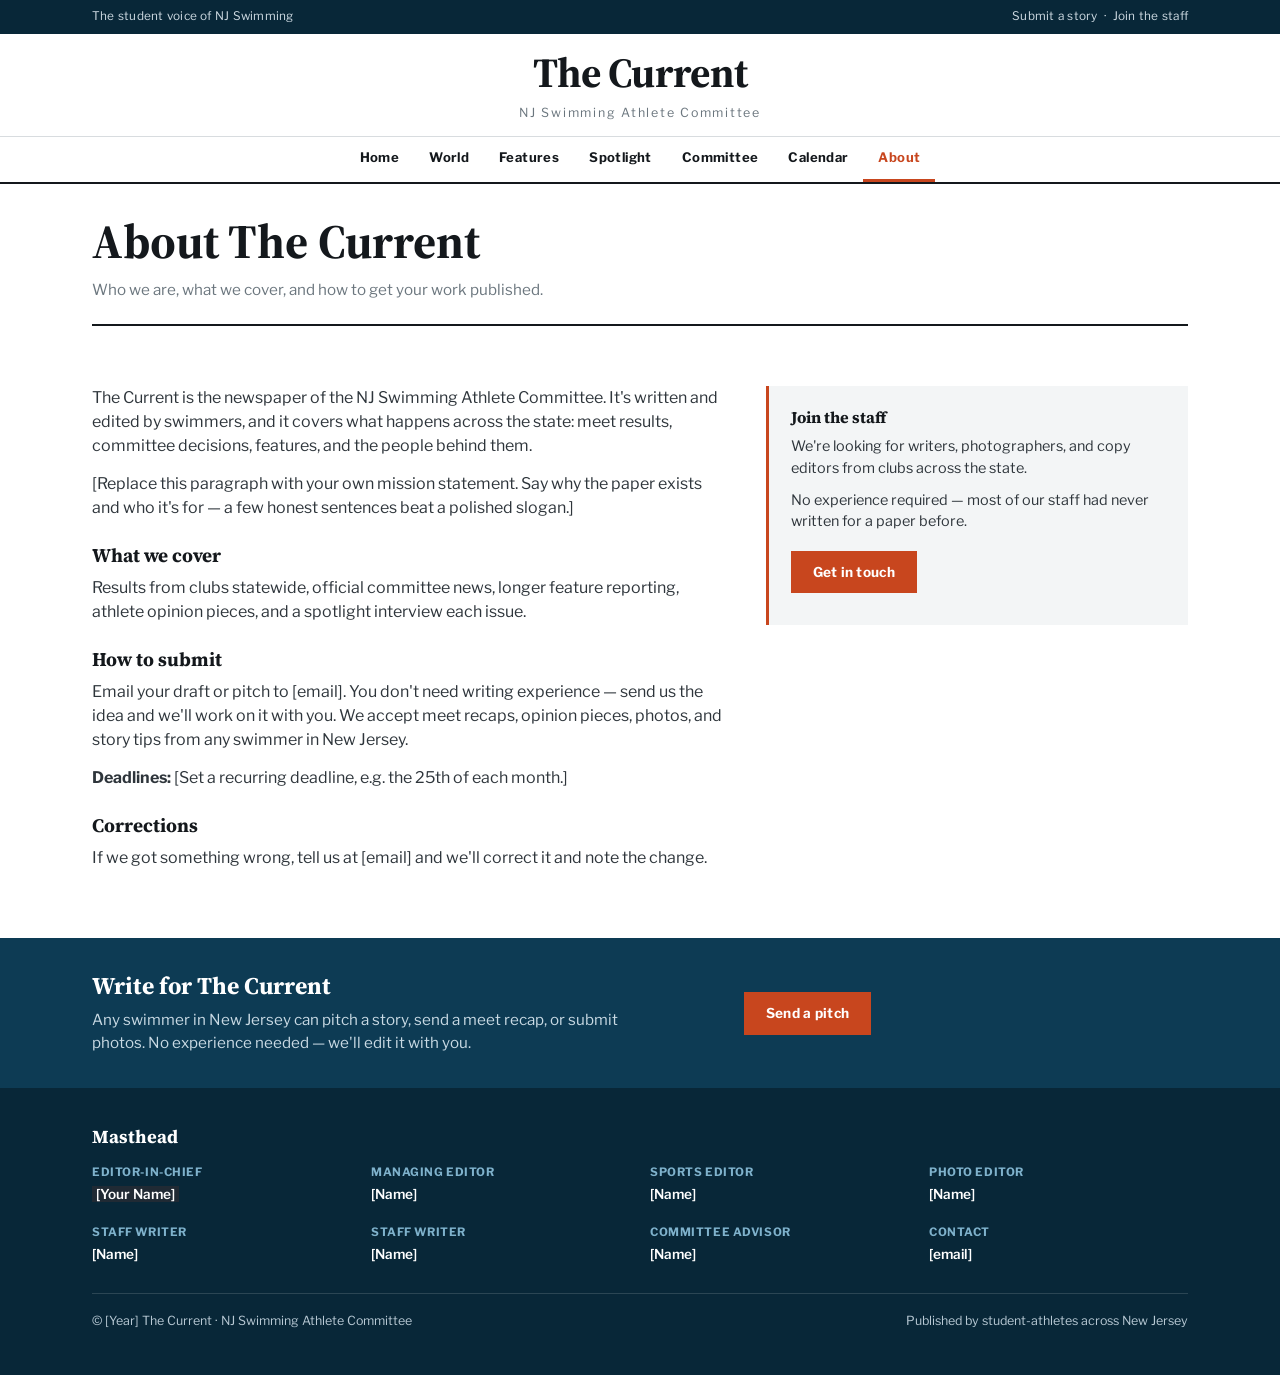
==== about.html @ bca9b95a "Add files via upload" ====
<!DOCTYPE html>
<html lang="en">
<head>
<meta charset="UTF-8">
<meta name="viewport" content="width=device-width, initial-scale=1.0">
<title>About — The Current | NJ Swimming Athlete Committee</title>
<link rel="preconnect" href="https://fonts.googleapis.com">
<link rel="preconnect" href="https://fonts.gstatic.com" crossorigin>
<link href="https://fonts.googleapis.com/css2?family=Libre+Franklin:wght@400;600;700;800&family=Source+Serif+4:opsz,wght@8..60,400;8..60,600;8..60,700&display=swap" rel="stylesheet">
<link rel="stylesheet" href="style.css">
</head>
<body>

<div class="utility">
  <div class="wrap">
    <span>The student voice of NJ Swimming</span>
    <span><a href="about.html">Submit a story</a> &nbsp;·&nbsp; <a href="about.html">Join the staff</a></span>
  </div>
</div>

<header class="masthead compact">
  <div class="wrap">
    <a href="index.html"><div class="flag">The Current</div></a>
    <div class="flag-sub">NJ Swimming Athlete Committee</div>
  </div>
</header>

<nav class="mainnav">
  <div class="wrap">
    <a href="index.html">Home</a>
    <a href="world.html">World</a>
    <a href="features.html">Features</a>
    <a href="spotlight.html">Spotlight</a>
    <a href="committee.html">Committee</a>
    <a href="calendar.html">Calendar</a>
    <a href="about.html" class="active">About</a>
  </div>
</nav>
<div class="wrap">
  <div class="page-head">
    <h1>About The Current</h1>
    <p>Who we are, what we cover, and how to get your work published.</p>
  </div>
</div>

<div class="wrap">
  <section class="block first">
    <div class="about-body">
      <div>
        <p>The Current is the newspaper of the NJ Swimming Athlete Committee. It's written and edited by swimmers, and it covers what happens across the state: meet results, committee decisions, features, and the people behind them.</p>
        <p>[Replace this paragraph with your own mission statement. Say why the paper exists and who it's for — a few honest sentences beat a polished slogan.]</p>

        <h3>What we cover</h3>
        <p>Results from clubs statewide, official committee news, longer feature reporting, athlete opinion pieces, and a spotlight interview each issue.</p>

        <h3>How to submit</h3>
        <p>Email your draft or pitch to [email]. You don't need writing experience — send us the idea and we'll work on it with you. We accept meet recaps, opinion pieces, photos, and story tips from any swimmer in New Jersey.</p>
        <p><strong>Deadlines:</strong> [Set a recurring deadline, e.g. the 25th of each month.]</p>

        <h3>Corrections</h3>
        <p>If we got something wrong, tell us at [email] and we'll correct it and note the change.</p>
      </div>
      <aside class="about-side">
        <h4>Join the staff</h4>
        <p>We're looking for writers, photographers, and copy editors from clubs across the state.</p>
        <p>No experience required — most of our staff had never written for a paper before.</p>
        <p><a class="btn" style="margin-top:8px;" href="mailto:[email]">Get in touch</a></p>
      </aside>
    </div>
  </section>
</div>

<div class="submit">
  <div class="wrap">
    <div>
      <h3>Write for The Current</h3>
      <p>Any swimmer in New Jersey can pitch a story, send a meet recap, or submit photos. No experience needed — we'll edit it with you.</p>
    </div>
    <div><a class="btn" href="mailto:[email]">Send a pitch</a></div>
  </div>
</div>

<footer>
  <div class="wrap">
    <h3>Masthead</h3>
    <div class="staff">
      <div><span class="role">EDITOR-IN-CHIEF</span><span class="name"><span class="edit-me">[Your Name]</span></span></div>
      <div><span class="role">MANAGING EDITOR</span><span class="name">[Name]</span></div>
      <div><span class="role">SPORTS EDITOR</span><span class="name">[Name]</span></div>
      <div><span class="role">PHOTO EDITOR</span><span class="name">[Name]</span></div>
      <div><span class="role">STAFF WRITER</span><span class="name">[Name]</span></div>
      <div><span class="role">STAFF WRITER</span><span class="name">[Name]</span></div>
      <div><span class="role">COMMITTEE ADVISOR</span><span class="name">[Name]</span></div>
      <div><span class="role">CONTACT</span><span class="name">[email]</span></div>
    </div>
    <div class="foot-bottom">
      <span>© [Year] The Current · NJ Swimming Athlete Committee</span>
      <span>Published by student-athletes across New Jersey</span>
    </div>
  </div>
</footer>

</body>
</html>
---- style.css ----
:root{
  --ink:#14181c;
  --body-text:#2e353b;
  --muted:#6b767e;
  --navy:#0d3b54;
  --navy-deep:#082738;
  --accent:#c8461e;
  --line:#d8dcdf;
  --line-soft:#e8eaec;
  --bg:#ffffff;
  --band:#f3f5f6;
  --maxw:1140px;
}
*{box-sizing:border-box;}
body{margin:0;background:var(--bg);color:var(--body-text);font-family:'Libre Franklin',system-ui,sans-serif;line-height:1.5;-webkit-font-smoothing:antialiased;}
a{color:inherit;text-decoration:none;}
a:hover .hl{text-decoration:underline;text-decoration-thickness:1px;text-underline-offset:2px;}
.wrap{max-width:var(--maxw);margin:0 auto;padding:0 22px;}
h1,h2,h3,h4{font-family:'Source Serif 4',Georgia,serif;color:var(--ink);margin:0;font-weight:700;line-height:1.15;}

.utility{background:var(--navy-deep);color:#cfdbe3;font-size:.74rem;letter-spacing:.02em;}
.utility .wrap{display:flex;justify-content:space-between;align-items:center;gap:14px;height:34px;flex-wrap:wrap;}
.utility a:hover{color:#fff;}

.masthead{padding:26px 0 18px;text-align:center;border-bottom:1px solid var(--line);}
.flag{font-family:'Source Serif 4',Georgia,serif;font-weight:700;font-size:clamp(2.4rem,6.5vw,4.2rem);letter-spacing:-.02em;color:var(--ink);line-height:1;}
.flag-sub{margin-top:10px;font-size:.78rem;color:var(--muted);letter-spacing:.14em;}
.masthead.compact{padding:18px 0 14px;}
.masthead.compact .flag{font-size:clamp(1.8rem,4vw,2.6rem);}

.mainnav{border-bottom:2px solid var(--ink);background:#fff;position:sticky;top:0;z-index:20;}
.mainnav .wrap{display:flex;justify-content:center;gap:0;flex-wrap:wrap;}
.mainnav a{padding:11px 15px;font-size:.82rem;font-weight:700;letter-spacing:.03em;color:var(--ink);border-bottom:3px solid transparent;}
.mainnav a:hover{border-bottom-color:var(--accent);color:var(--accent);}
.mainnav a.active{border-bottom-color:var(--accent);color:var(--accent);}

.cat{font-size:.7rem;font-weight:800;letter-spacing:.08em;color:var(--accent);display:inline-block;margin-bottom:7px;}
.byline{font-size:.76rem;color:var(--muted);margin-top:8px;}
.byline strong{color:var(--body-text);font-weight:600;}
.dek{font-size:.92rem;color:var(--body-text);margin:9px 0 0;}

.photo{display:block;width:100%;background:linear-gradient(135deg,rgba(255,255,255,.14) 0 22%,transparent 22% 50%,rgba(255,255,255,.14) 50% 72%,transparent 72%),linear-gradient(160deg,#12506e,#0d3b54 55%,#155a72);position:relative;color:#bcd4e0;font-size:.68rem;letter-spacing:.1em;}
.photo span{position:absolute;left:12px;bottom:10px;}
.photo.tall{aspect-ratio:16/10;}
.photo.wide{aspect-ratio:16/9;}
.photo.sq{aspect-ratio:4/3;}
.photo.thumb{aspect-ratio:1/1;}
.caption{font-size:.72rem;color:var(--muted);padding-top:6px;font-style:italic;}

.hero{padding:30px 0 34px;display:grid;grid-template-columns:2.05fr 1fr;gap:34px;}
.hero-main h2{font-size:clamp(1.9rem,3.6vw,2.85rem);margin-top:14px;}
.hero-main .dek{font-size:1.02rem;max-width:64ch;margin-top:12px;}
.rail h3{font-size:1rem;border-bottom:2px solid var(--ink);padding-bottom:8px;margin-bottom:4px;}
.rail-item{padding:14px 0;border-bottom:1px solid var(--line-soft);}
.rail-item:last-child{border-bottom:none;}
.rail-item h4{font-size:1rem;line-height:1.25;}
.rail-item .byline{margin-top:5px;}

.band{background:var(--band);}
section.block{padding:34px 0;border-top:1px solid var(--line);}
section.block.first{border-top:none;}
.sec-head{display:flex;align-items:baseline;justify-content:space-between;gap:12px;border-bottom:2px solid var(--ink);padding-bottom:8px;margin-bottom:20px;}
.sec-head h3{font-size:1.35rem;}
.sec-head .more{font-size:.78rem;font-weight:700;color:var(--accent);}

.grid3{display:grid;grid-template-columns:repeat(3,1fr);gap:26px;}
.grid2{display:grid;grid-template-columns:1.35fr 1fr;gap:34px;}
.card h4{font-size:1.12rem;margin-top:11px;}

.club-list{display:grid;grid-template-columns:repeat(2,1fr);gap:0 34px;}
.club-row{display:grid;grid-template-columns:64px 1fr;gap:14px;padding:15px 0;border-bottom:1px solid var(--line-soft);align-items:start;}
.club-row h4{font-size:1rem;line-height:1.3;}
.club-row .meta{font-size:.76rem;color:var(--muted);margin-top:5px;}

.notice{padding:16px 0;border-bottom:1px solid var(--line-soft);display:grid;grid-template-columns:120px 1fr;gap:18px;}
.notice:last-child{border-bottom:none;}
.notice .tag{font-size:.7rem;font-weight:800;letter-spacing:.06em;color:var(--navy);padding-top:3px;}
.notice h4{font-size:1.05rem;}
.notice p{font-size:.9rem;margin:6px 0 0;}

.spotlight{display:grid;grid-template-columns:1fr 1.5fr;gap:32px;align-items:center;}
.pull{font-family:'Source Serif 4',Georgia,serif;font-size:clamp(1.3rem,2.4vw,1.75rem);font-weight:600;line-height:1.35;color:var(--ink);margin:0;}
.attrib{margin-top:16px;font-size:.85rem;color:var(--muted);}
.attrib strong{display:block;color:var(--ink);font-size:.95rem;font-weight:700;}

.cal{display:grid;grid-template-columns:repeat(2,1fr);gap:0 34px;}
.cal-row{display:grid;grid-template-columns:74px 1fr;gap:16px;padding:13px 0;border-bottom:1px solid var(--line-soft);}
.cal-date{font-weight:800;font-size:.8rem;color:var(--navy);padding-top:2px;}
.cal-row h4{font-size:.98rem;}
.cal-row .meta{font-size:.78rem;color:var(--muted);margin-top:3px;}

.submit{background:var(--navy);color:#eaf1f5;padding:34px 0;}
.submit .wrap{display:grid;grid-template-columns:1.4fr 1fr;gap:30px;align-items:center;}
.submit h3{color:#fff;font-size:1.5rem;}
.submit p{margin:9px 0 0;font-size:.95rem;color:#c9dae4;max-width:58ch;}
.btn{display:inline-block;background:var(--accent);color:#fff;padding:11px 22px;font-weight:700;font-size:.85rem;letter-spacing:.02em;}
.btn:hover{background:#a93715;}

footer{background:var(--navy-deep);color:#b8c9d4;padding:38px 0 44px;font-size:.85rem;}
footer h3{color:#fff;font-size:1.15rem;margin-bottom:16px;}
.staff{display:grid;grid-template-columns:repeat(4,1fr);gap:20px;margin-bottom:28px;}
.staff .role{color:#7fb2cc;font-size:.72rem;font-weight:700;letter-spacing:.05em;display:block;margin-bottom:3px;}
.staff .name{color:#fff;font-weight:600;}
.foot-bottom{border-top:1px solid rgba(255,255,255,.14);padding-top:18px;display:flex;justify-content:space-between;gap:14px;flex-wrap:wrap;font-size:.78rem;}

.edit-me{background:rgba(200,70,30,.12);padding:0 4px;}

.page-head{padding:30px 0 22px;border-bottom:2px solid var(--ink);margin-bottom:26px;}
.page-head h1{font-size:clamp(2rem,4.5vw,3rem);}
.page-head p{margin:10px 0 0;color:var(--muted);font-size:.95rem;max-width:62ch;}

.about-body{display:grid;grid-template-columns:1.5fr 1fr;gap:40px;padding-bottom:20px;}
.about-body p{max-width:64ch;margin:0 0 14px;}
.about-body h3{font-size:1.2rem;margin:24px 0 10px;}
.about-side{background:var(--band);padding:22px;border-left:3px solid var(--accent);align-self:start;}
.about-side h4{font-size:1rem;margin-bottom:10px;}
.about-side p{font-size:.9rem;margin:0 0 10px;}

@media (max-width:900px){
  .hero{grid-template-columns:1fr;gap:26px;}
  .grid3{grid-template-columns:1fr 1fr;}
  .staff{grid-template-columns:repeat(2,1fr);}
  .about-body{grid-template-columns:1fr;}
}
@media (max-width:640px){
  .grid3,.grid2,.club-list,.cal,.spotlight,.submit .wrap{grid-template-columns:1fr;}
  .notice{grid-template-columns:1fr;gap:6px;}
  .mainnav .wrap{justify-content:flex-start;overflow-x:auto;flex-wrap:nowrap;}
  .mainnav a{white-space:nowrap;}
}
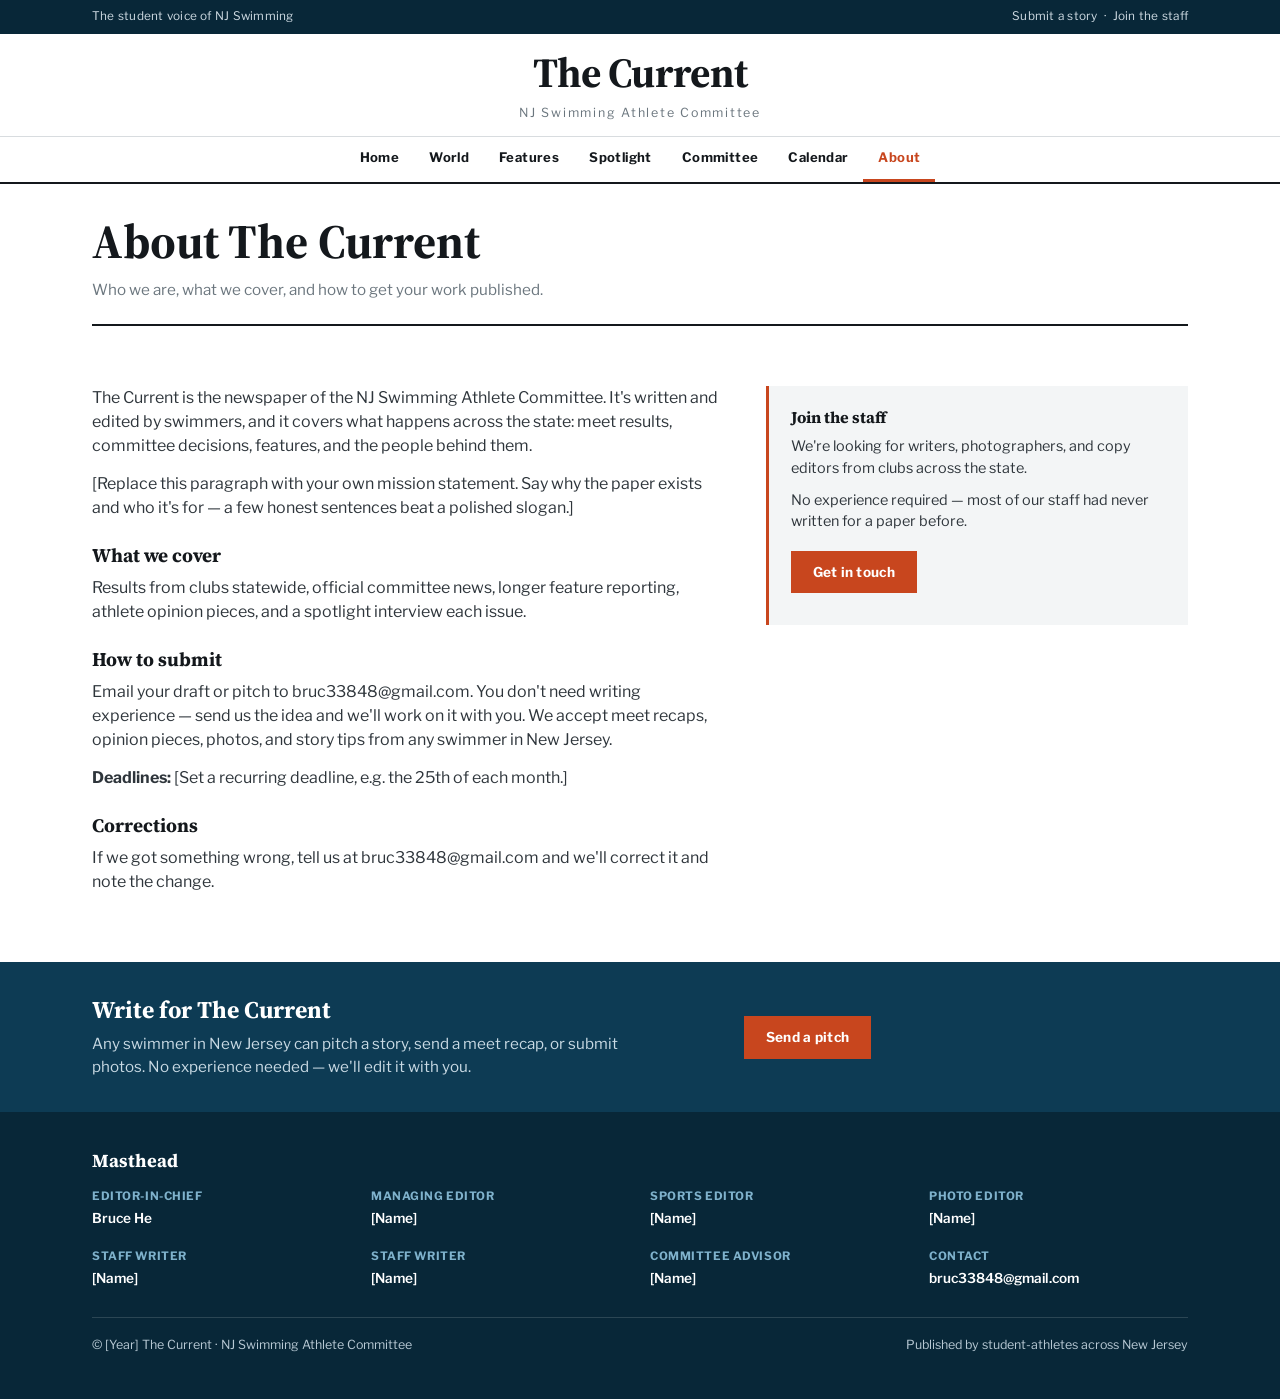
==== commit 970f542a: "Add files via upload" ====
--- a/about.html
+++ b/about.html
@@ -54,17 +54,17 @@
         <p>Results from clubs statewide, official committee news, longer feature reporting, athlete opinion pieces, and a spotlight interview each issue.</p>
 
         <h3>How to submit</h3>
-        <p>Email your draft or pitch to [email]. You don't need writing experience — send us the idea and we'll work on it with you. We accept meet recaps, opinion pieces, photos, and story tips from any swimmer in New Jersey.</p>
+        <p>Email your draft or pitch to bruc33848@gmail.com. You don't need writing experience — send us the idea and we'll work on it with you. We accept meet recaps, opinion pieces, photos, and story tips from any swimmer in New Jersey.</p>
         <p><strong>Deadlines:</strong> [Set a recurring deadline, e.g. the 25th of each month.]</p>
 
         <h3>Corrections</h3>
-        <p>If we got something wrong, tell us at [email] and we'll correct it and note the change.</p>
+        <p>If we got something wrong, tell us at bruc33848@gmail.com and we'll correct it and note the change.</p>
       </div>
       <aside class="about-side">
         <h4>Join the staff</h4>
         <p>We're looking for writers, photographers, and copy editors from clubs across the state.</p>
         <p>No experience required — most of our staff had never written for a paper before.</p>
-        <p><a class="btn" style="margin-top:8px;" href="mailto:[email]">Get in touch</a></p>
+        <p><a class="btn" style="margin-top:8px;" href="mailto:bruc33848@gmail.com">Get in touch</a></p>
       </aside>
     </div>
   </section>
@@ -76,7 +76,7 @@
       <h3>Write for The Current</h3>
       <p>Any swimmer in New Jersey can pitch a story, send a meet recap, or submit photos. No experience needed — we'll edit it with you.</p>
     </div>
-    <div><a class="btn" href="mailto:[email]">Send a pitch</a></div>
+    <div><a class="btn" href="mailto:bruc33848@gmail.com">Send a pitch</a></div>
   </div>
 </div>
 
@@ -84,14 +84,14 @@
   <div class="wrap">
     <h3>Masthead</h3>
     <div class="staff">
-      <div><span class="role">EDITOR-IN-CHIEF</span><span class="name"><span class="edit-me">[Your Name]</span></span></div>
+      <div><span class="role">EDITOR-IN-CHIEF</span><span class="name">Bruce He</span></div>
       <div><span class="role">MANAGING EDITOR</span><span class="name">[Name]</span></div>
       <div><span class="role">SPORTS EDITOR</span><span class="name">[Name]</span></div>
       <div><span class="role">PHOTO EDITOR</span><span class="name">[Name]</span></div>
       <div><span class="role">STAFF WRITER</span><span class="name">[Name]</span></div>
       <div><span class="role">STAFF WRITER</span><span class="name">[Name]</span></div>
       <div><span class="role">COMMITTEE ADVISOR</span><span class="name">[Name]</span></div>
-      <div><span class="role">CONTACT</span><span class="name">[email]</span></div>
+      <div><span class="role">CONTACT</span><span class="name">bruc33848@gmail.com</span></div>
     </div>
     <div class="foot-bottom">
       <span>© [Year] The Current · NJ Swimming Athlete Committee</span>
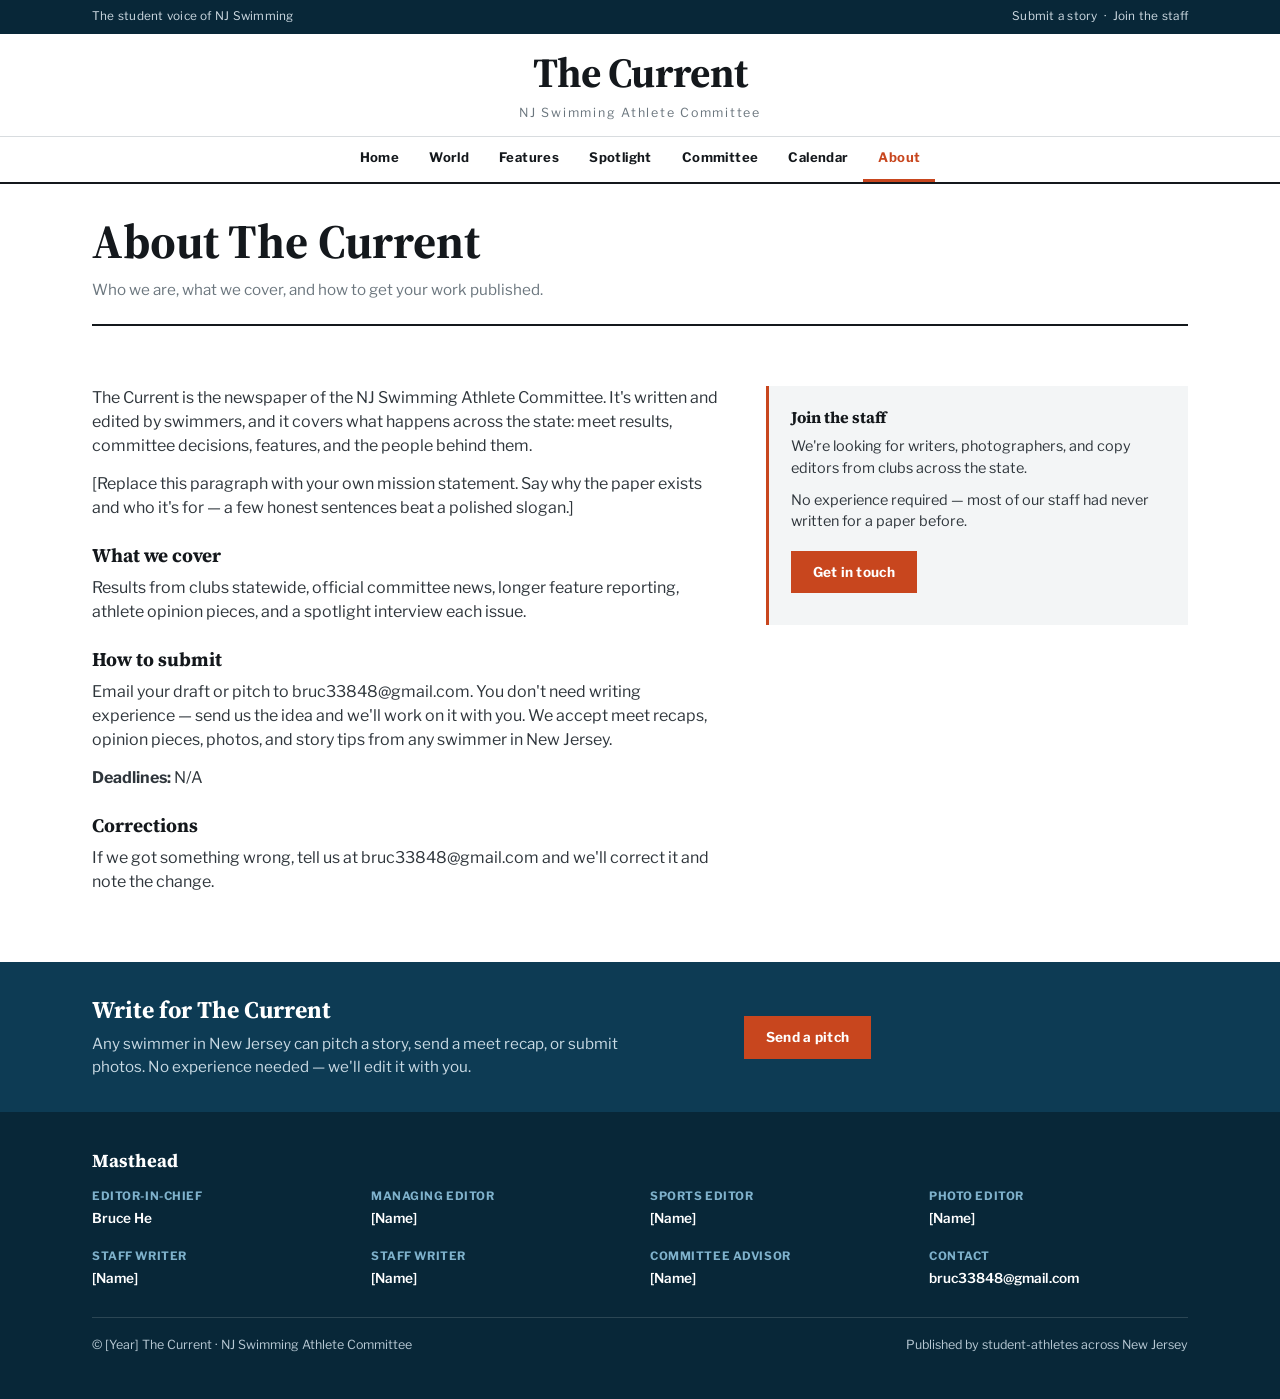
==== commit 840dcb83: "Update about.html" ====
--- a/about.html
+++ b/about.html
@@ -55,7 +55,7 @@
 
         <h3>How to submit</h3>
         <p>Email your draft or pitch to bruc33848@gmail.com. You don't need writing experience — send us the idea and we'll work on it with you. We accept meet recaps, opinion pieces, photos, and story tips from any swimmer in New Jersey.</p>
-        <p><strong>Deadlines:</strong> [Set a recurring deadline, e.g. the 25th of each month.]</p>
+        <p><strong>Deadlines:</strong> N/A</p>
 
         <h3>Corrections</h3>
         <p>If we got something wrong, tell us at bruc33848@gmail.com and we'll correct it and note the change.</p>
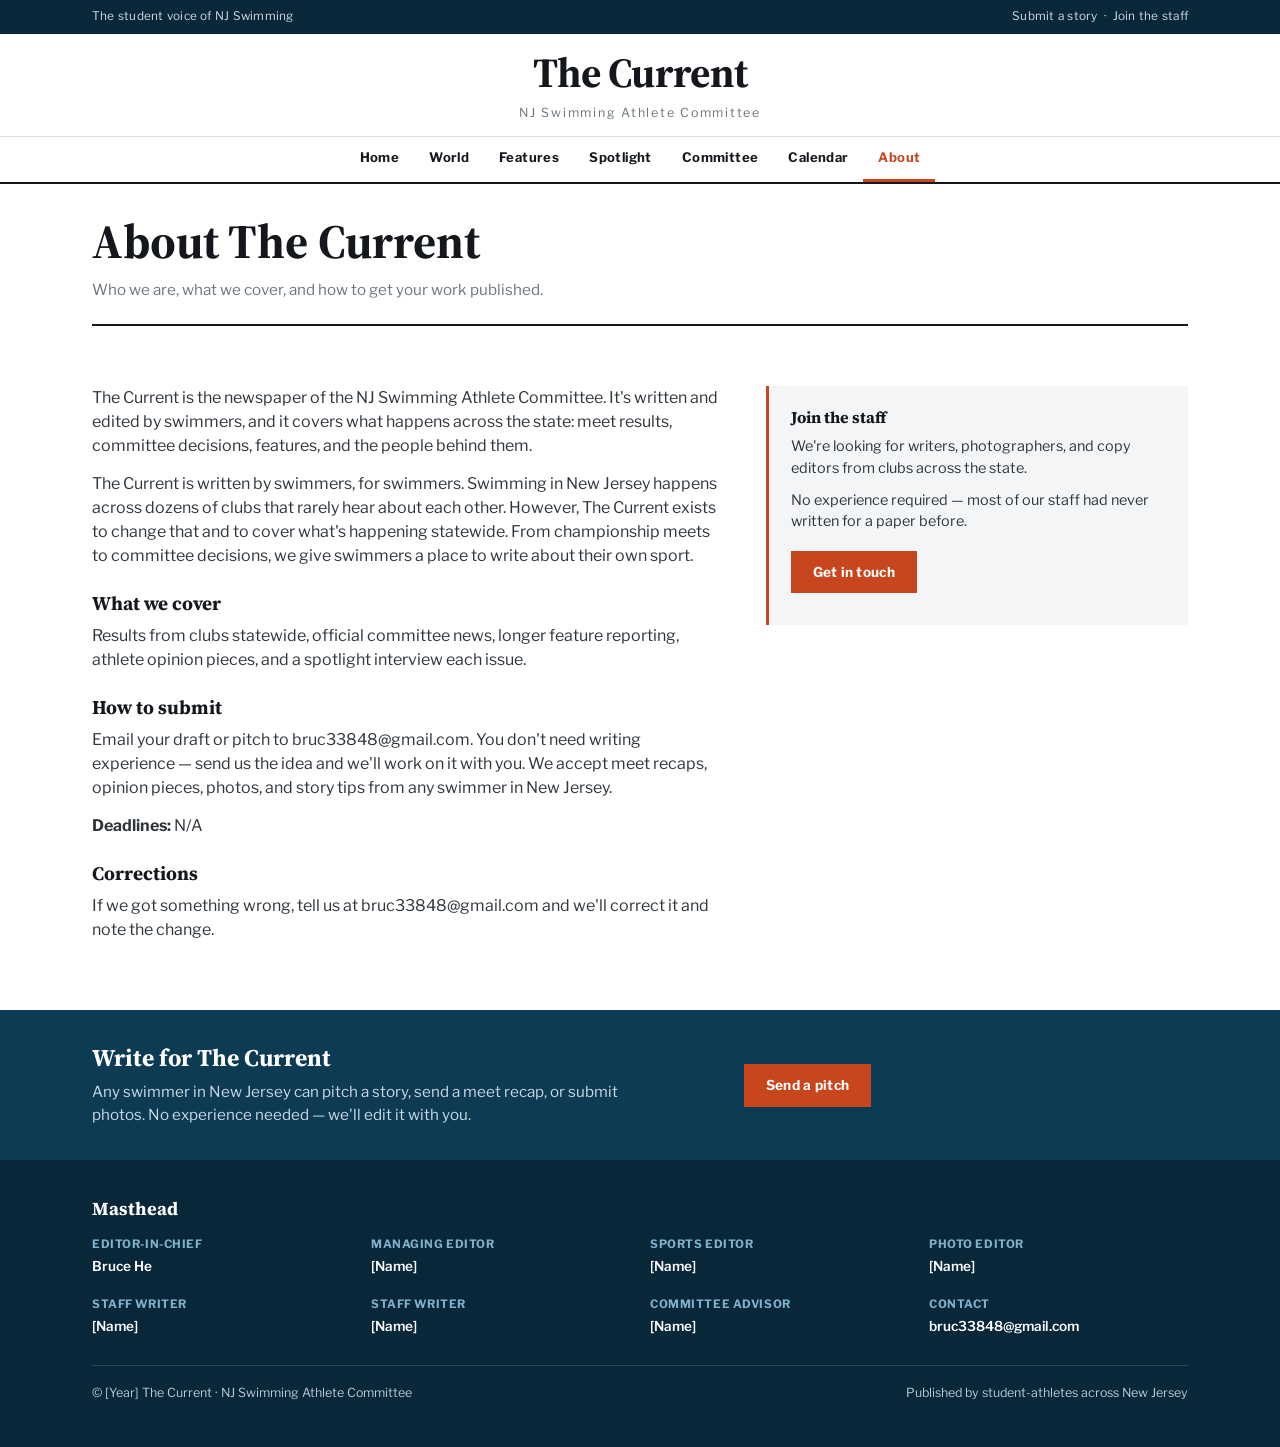
==== commit e3cf7116: "Update about.html" ====
--- a/about.html
+++ b/about.html
@@ -48,7 +48,7 @@
     <div class="about-body">
       <div>
         <p>The Current is the newspaper of the NJ Swimming Athlete Committee. It's written and edited by swimmers, and it covers what happens across the state: meet results, committee decisions, features, and the people behind them.</p>
-        <p>[Replace this paragraph with your own mission statement. Say why the paper exists and who it's for — a few honest sentences beat a polished slogan.]</p>
+        <p>The Current is written by swimmers, for swimmers. Swimming in New Jersey happens across dozens of clubs that rarely hear about each other. However, The Current exists to change that and to cover what's happening statewide. From championship meets to committee decisions, we give swimmers a place to write about their own sport.</p>
 
         <h3>What we cover</h3>
         <p>Results from clubs statewide, official committee news, longer feature reporting, athlete opinion pieces, and a spotlight interview each issue.</p>
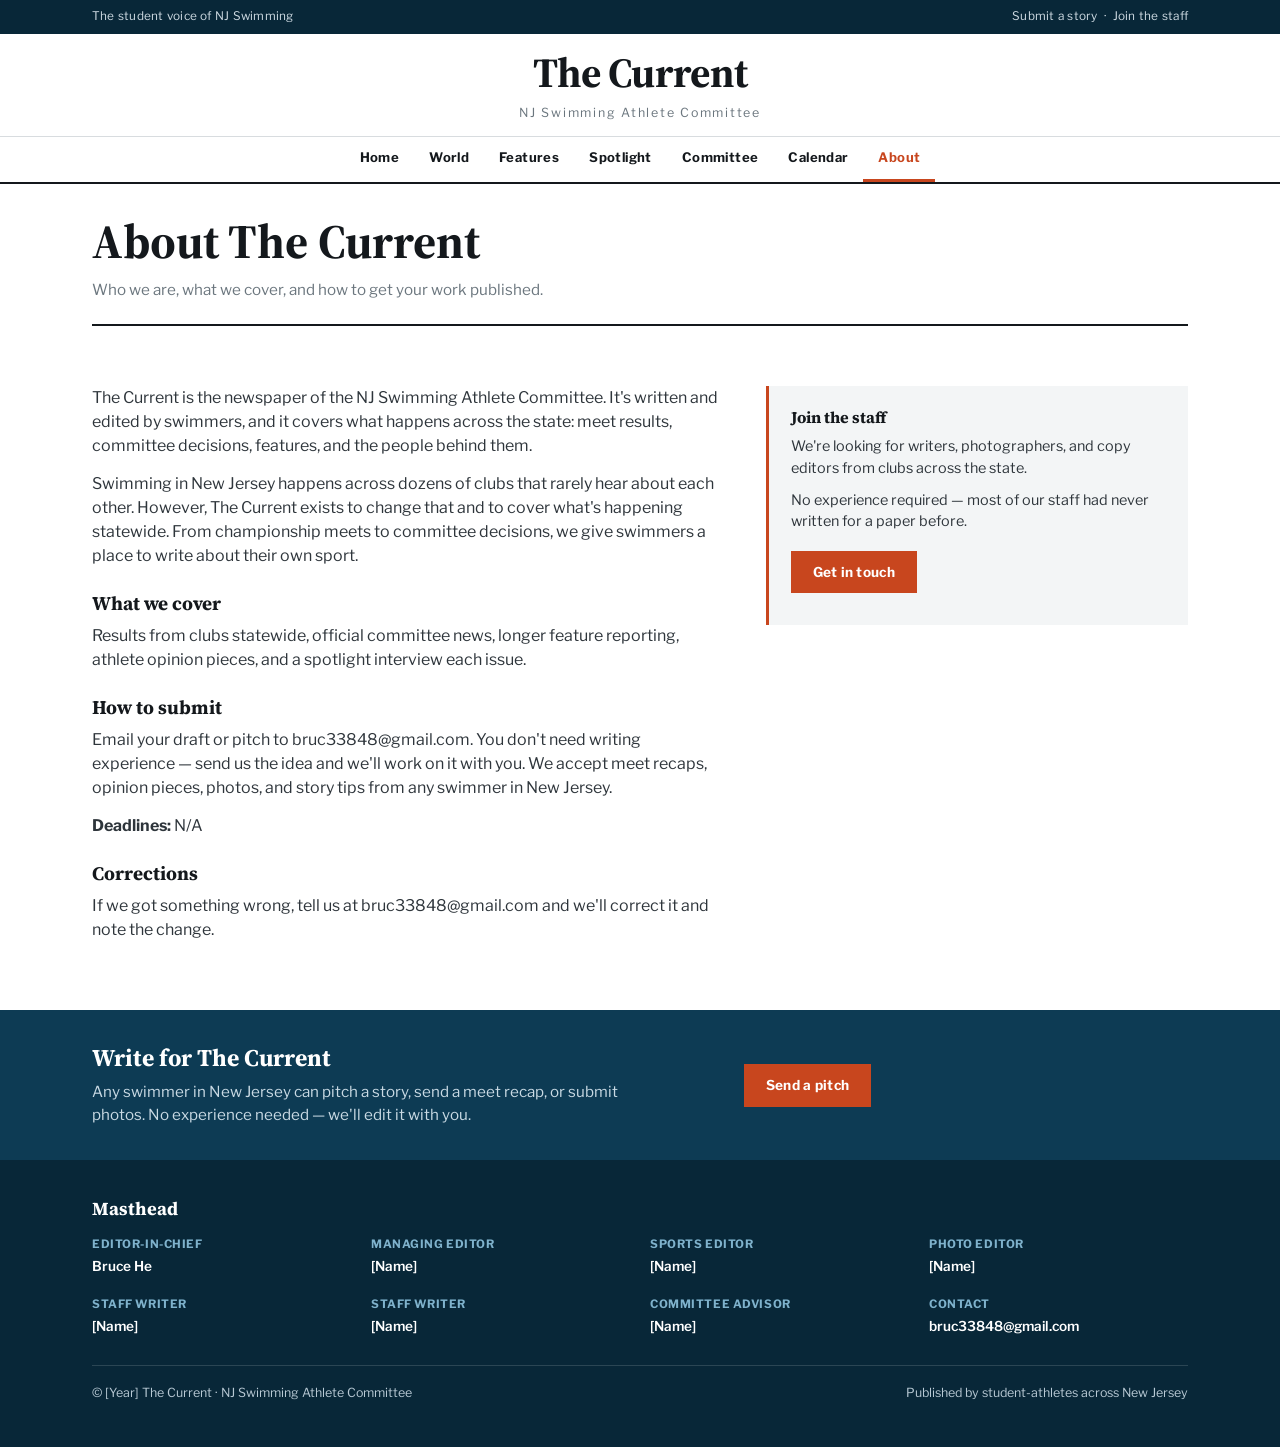
==== commit 3be5100d: "Update about.html" ====
--- a/about.html
+++ b/about.html
@@ -48,7 +48,7 @@
     <div class="about-body">
       <div>
         <p>The Current is the newspaper of the NJ Swimming Athlete Committee. It's written and edited by swimmers, and it covers what happens across the state: meet results, committee decisions, features, and the people behind them.</p>
-        <p>The Current is written by swimmers, for swimmers. Swimming in New Jersey happens across dozens of clubs that rarely hear about each other. However, The Current exists to change that and to cover what's happening statewide. From championship meets to committee decisions, we give swimmers a place to write about their own sport.</p>
+        <p>Swimming in New Jersey happens across dozens of clubs that rarely hear about each other. However, The Current exists to change that and to cover what's happening statewide. From championship meets to committee decisions, we give swimmers a place to write about their own sport.</p>
 
         <h3>What we cover</h3>
         <p>Results from clubs statewide, official committee news, longer feature reporting, athlete opinion pieces, and a spotlight interview each issue.</p>
